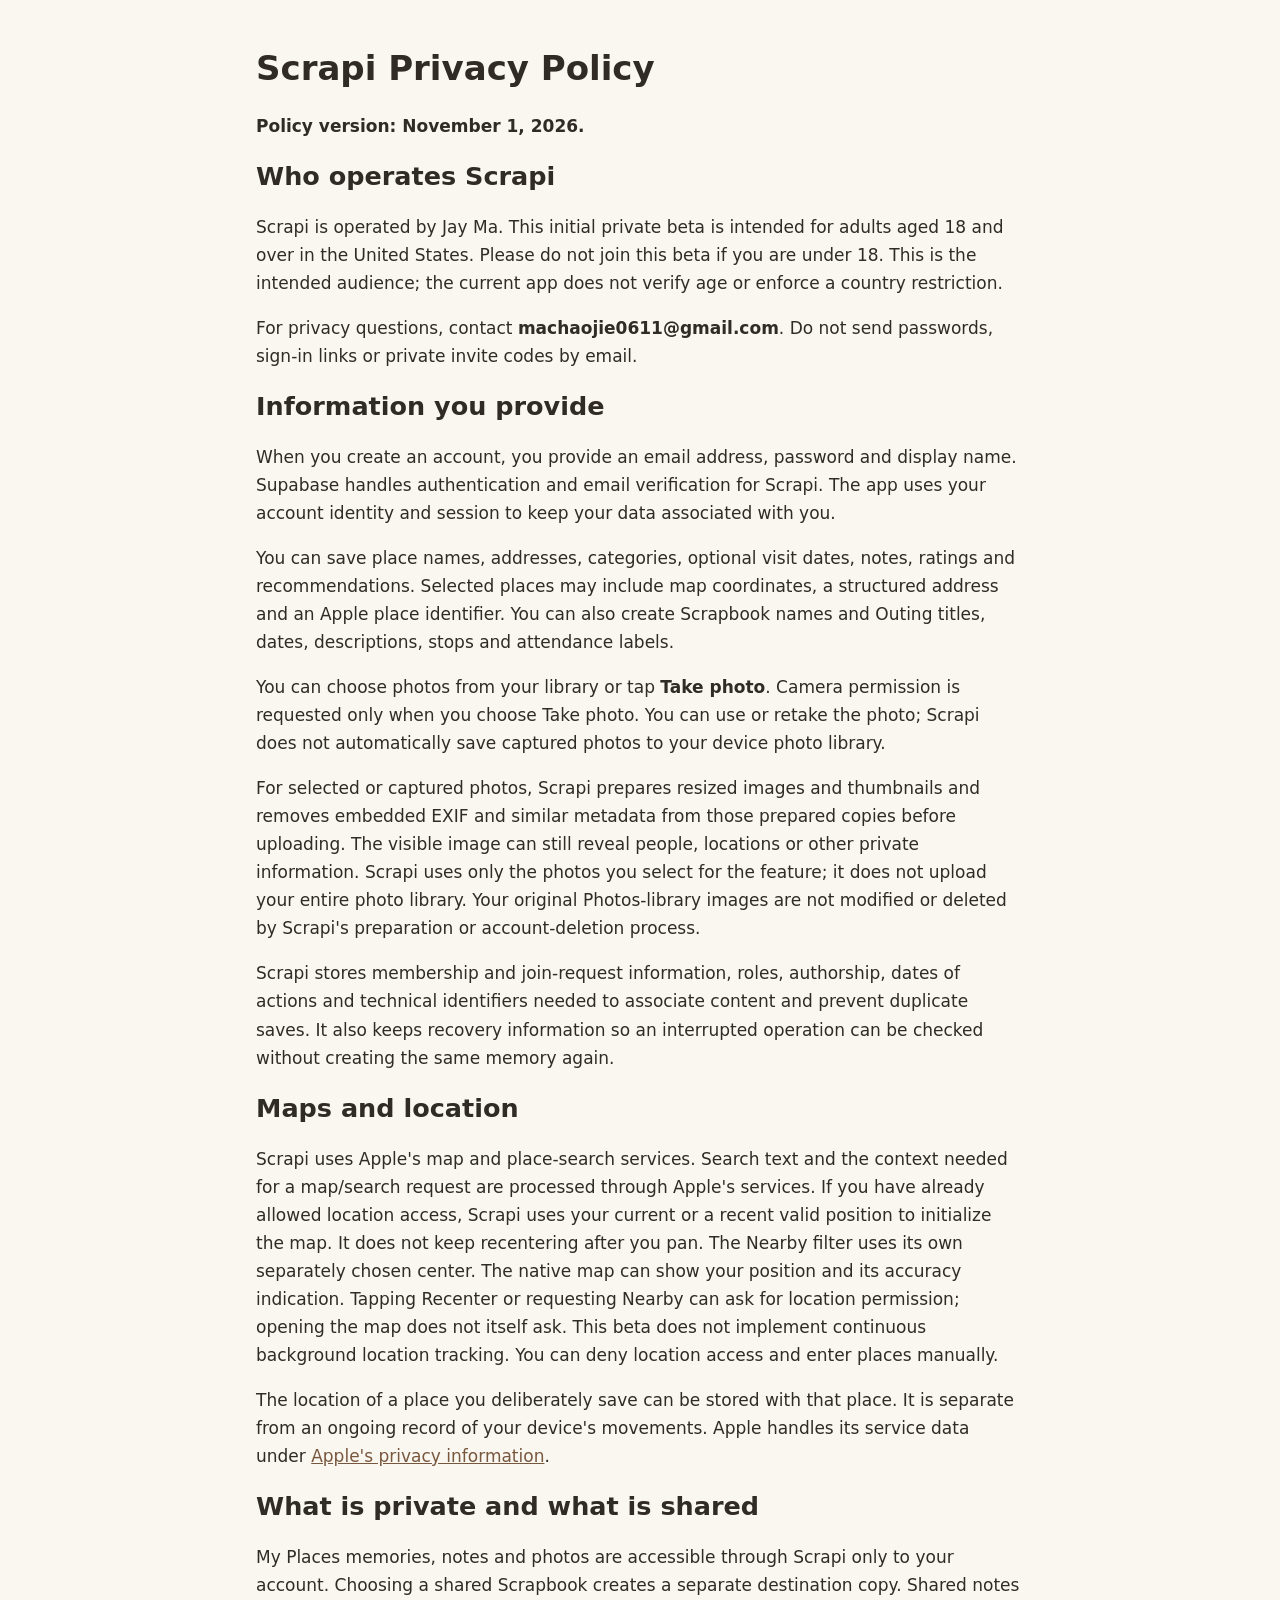
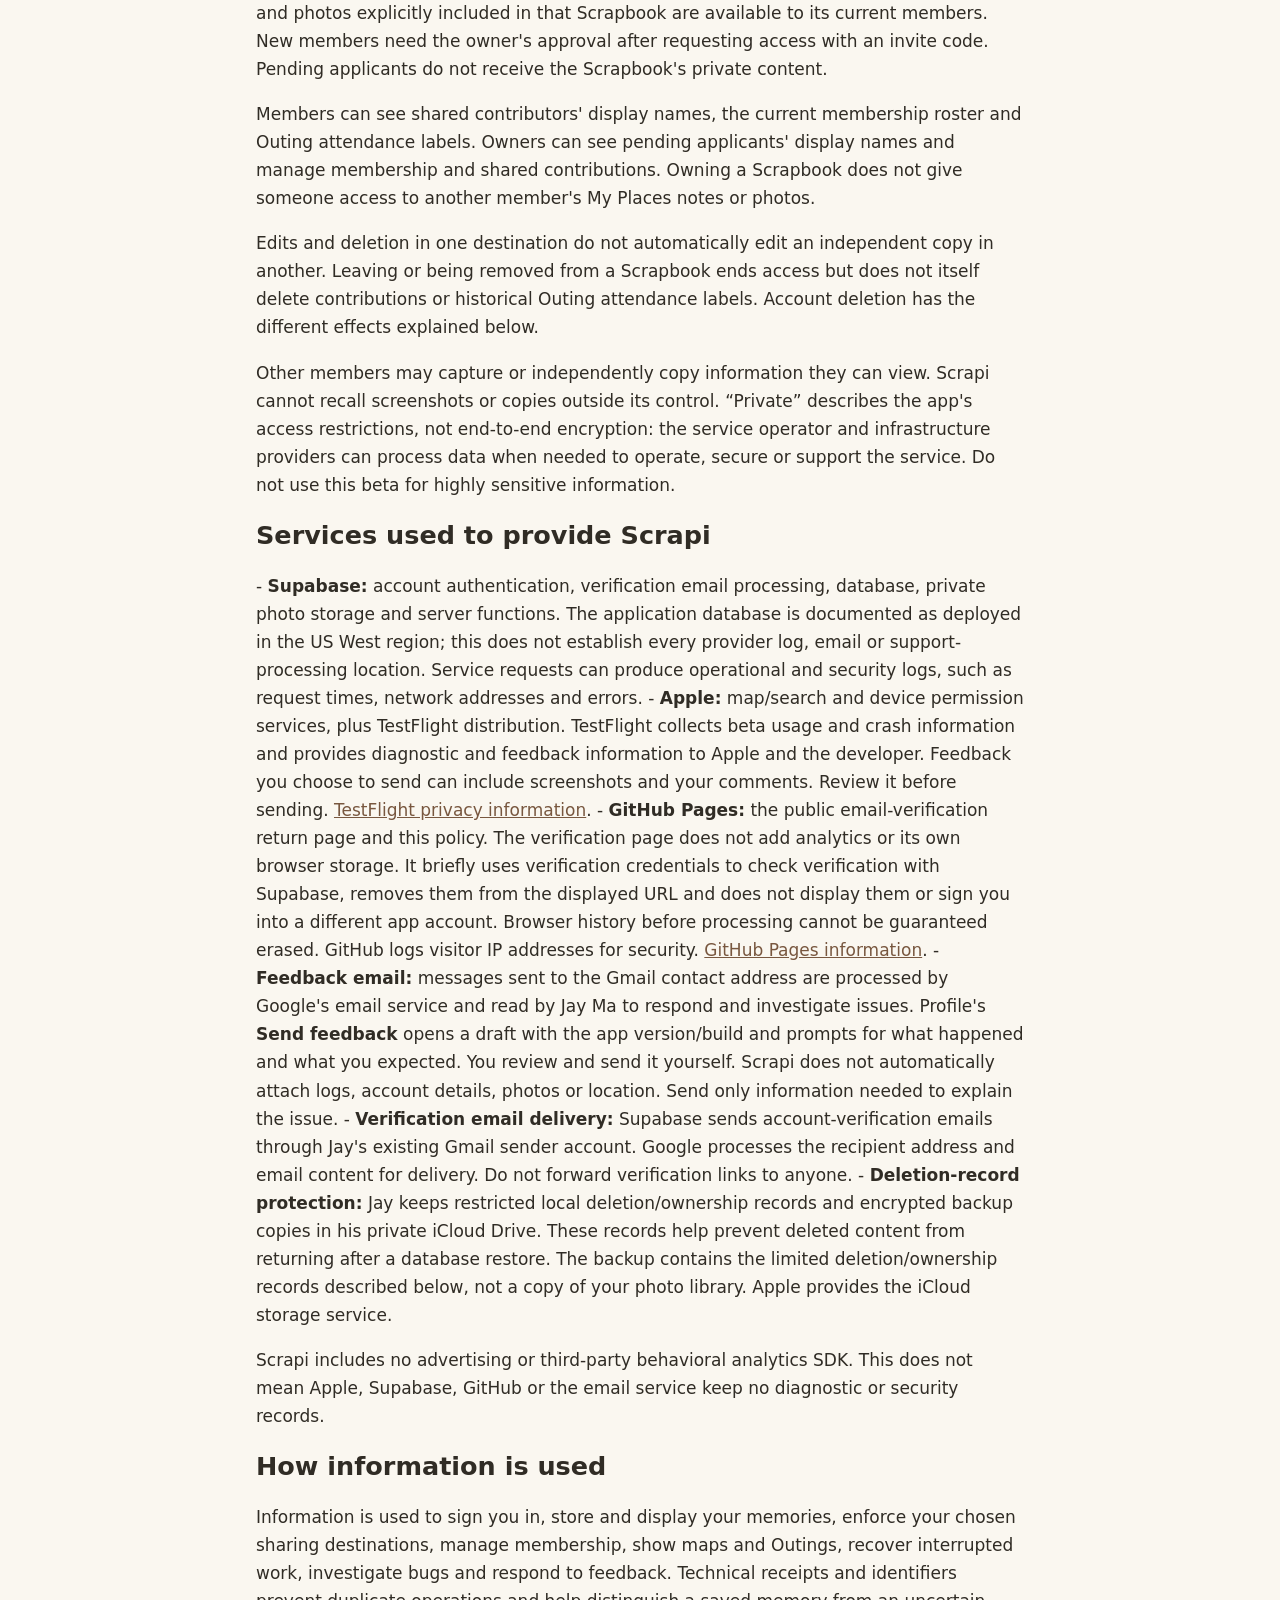
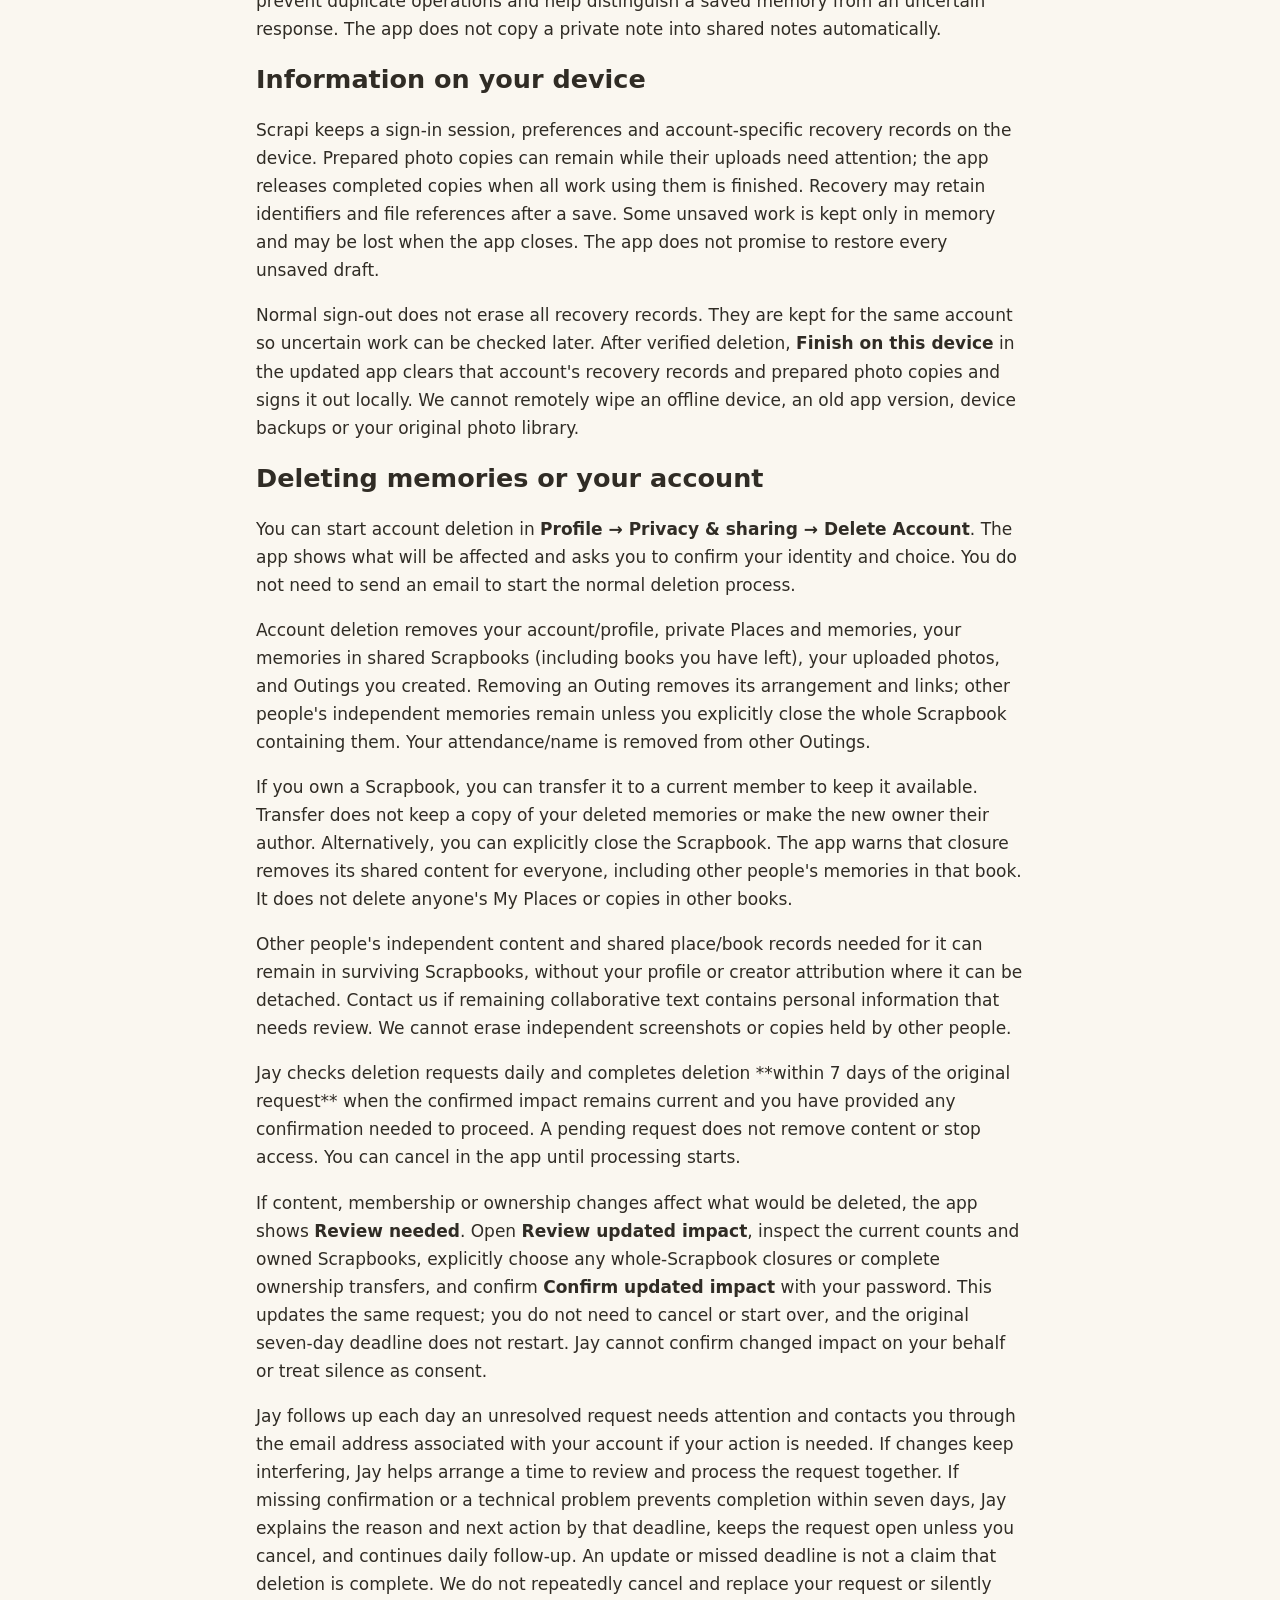
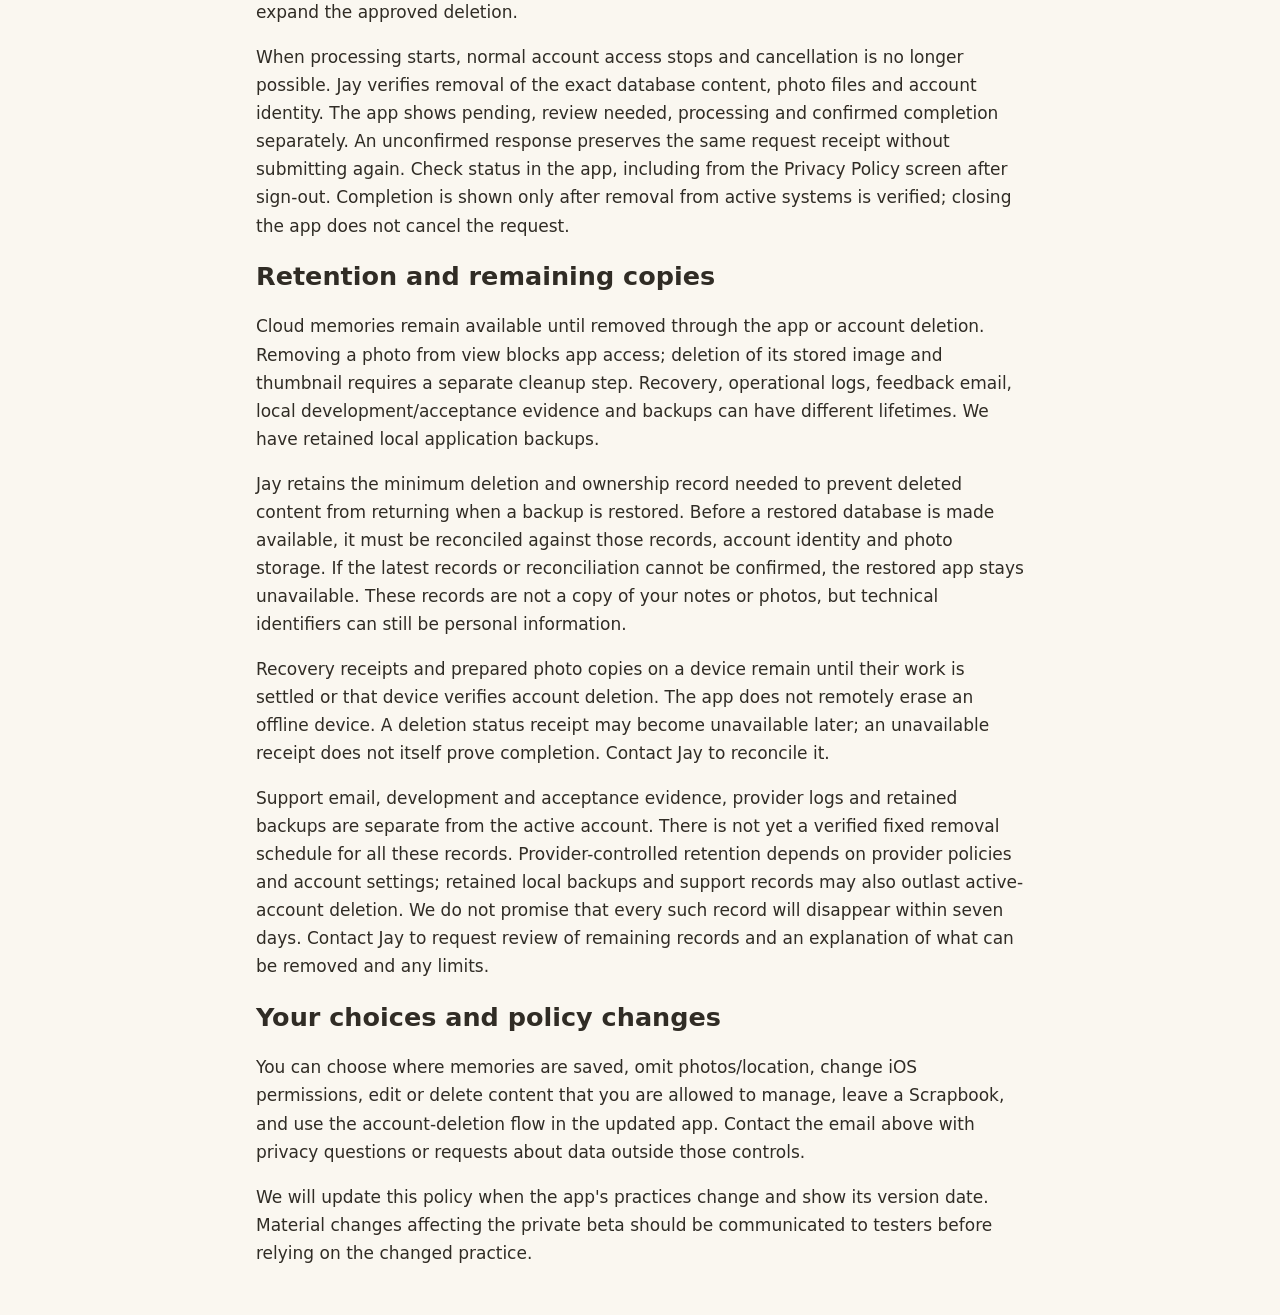
==== privacy/index.html @ 33ecb117 "Publish reviewed Scrapi friends-beta privacy policy" ====
<!doctype html><html lang="en"><meta charset="utf-8"><meta name="viewport" content="width=device-width,initial-scale=1"><meta http-equiv="Content-Security-Policy" content="default-src 'none'; style-src 'unsafe-inline'; base-uri 'none'; form-action 'none'"><title>Scrapi Privacy Policy</title><style>body{max-width:48rem;margin:3rem auto;padding:0 1.4rem;font:17px/1.65 system-ui;color:#302c25;background:#faf7f0}h1,h2{line-height:1.2}a{color:#78573f}</style><main><h1>Scrapi Privacy Policy</h1><p><strong>Policy version: November 1, 2026.</strong></p><h2>Who operates Scrapi</h2><p>Scrapi is operated by Jay Ma. This initial private beta is intended for adults aged 18 and over in the United States. Please do not join this beta if you are under 18. This is the intended audience; the current app does not verify age or enforce a country restriction.</p><p>For privacy questions, contact <strong>machaojie0611@gmail.com</strong>. Do not send passwords, sign-in links or private invite codes by email.</p><h2>Information you provide</h2><p>When you create an account, you provide an email address, password and display name. Supabase handles authentication and email verification for Scrapi. The app uses your account identity and session to keep your data associated with you.</p><p>You can save place names, addresses, categories, optional visit dates, notes, ratings and recommendations. Selected places may include map coordinates, a structured address and an Apple place identifier. You can also create Scrapbook names and Outing titles, dates, descriptions, stops and attendance labels.</p><p>You can choose photos from your library or tap <strong>Take photo</strong>. Camera permission is requested only when you choose Take photo. You can use or retake the photo; Scrapi does not automatically save captured photos to your device photo library.</p><p>For selected or captured photos, Scrapi prepares resized images and thumbnails and removes embedded EXIF and similar metadata from those prepared copies before uploading. The visible image can still reveal people, locations or other private information. Scrapi uses only the photos you select for the feature; it does not upload your entire photo library. Your original Photos-library images are not modified or deleted by Scrapi&#x27;s preparation or account-deletion process.</p><p>Scrapi stores membership and join-request information, roles, authorship, dates of actions and technical identifiers needed to associate content and prevent duplicate saves. It also keeps recovery information so an interrupted operation can be checked without creating the same memory again.</p><h2>Maps and location</h2><p>Scrapi uses Apple&#x27;s map and place-search services. Search text and the context needed for a map/search request are processed through Apple&#x27;s services. If you have already allowed location access, Scrapi uses your current or a recent valid position to initialize the map. It does not keep recentering after you pan. The Nearby filter uses its own separately chosen center. The native map can show your position and its accuracy indication. Tapping Recenter or requesting Nearby can ask for location permission; opening the map does not itself ask. This beta does not implement continuous background location tracking. You can deny location access and enter places manually.</p><p>The location of a place you deliberately save can be stored with that place. It is separate from an ongoing record of your device&#x27;s movements. Apple handles its service data under <a href="https://www.apple.com/legal/privacy/data/en/apple-maps/" rel="noreferrer">Apple&#x27;s privacy information</a>.</p><h2>What is private and what is shared</h2><p>My Places memories, notes and photos are accessible through Scrapi only to your account. Choosing a shared Scrapbook creates a separate destination copy. Shared notes and photos explicitly included in that Scrapbook are available to its current members. New members need the owner&#x27;s approval after requesting access with an invite code. Pending applicants do not receive the Scrapbook&#x27;s private content.</p><p>Members can see shared contributors&#x27; display names, the current membership roster and Outing attendance labels. Owners can see pending applicants&#x27; display names and manage membership and shared contributions. Owning a Scrapbook does not give someone access to another member&#x27;s My Places notes or photos.</p><p>Edits and deletion in one destination do not automatically edit an independent copy in another. Leaving or being removed from a Scrapbook ends access but does not itself delete contributions or historical Outing attendance labels. Account deletion has the different effects explained below.</p><p>Other members may capture or independently copy information they can view. Scrapi cannot recall screenshots or copies outside its control. “Private” describes the app&#x27;s access restrictions, not end-to-end encryption: the service operator and infrastructure providers can process data when needed to operate, secure or support the service. Do not use this beta for highly sensitive information.</p><h2>Services used to provide Scrapi</h2><p>- <strong>Supabase:</strong> account authentication, verification email processing, database,   private photo storage and server functions. The application database is documented as deployed in the US West region; this   does not establish every provider log,   email or support-processing location. Service requests can produce operational   and security logs, such as request times, network addresses and errors. - <strong>Apple:</strong> map/search and device permission services, plus TestFlight distribution.   TestFlight collects beta usage and crash information and provides diagnostic and   feedback information to Apple and the developer. Feedback you choose to send can   include screenshots and your comments. Review it before sending.   <a href="https://www.apple.com/legal/privacy/data/en/test-flight/" rel="noreferrer">TestFlight privacy information</a>. - <strong>GitHub Pages:</strong> the public email-verification return page and this policy. The verification page does not add analytics or its own browser   storage. It briefly uses verification credentials to check verification with   Supabase, removes them from the displayed URL and does not display them or sign   you into a different app account. Browser history before processing cannot be   guaranteed erased. GitHub logs visitor IP addresses for security.   <a href="https://docs.github.com/en/pages/getting-started-with-github-pages/what-is-github-pages" rel="noreferrer">GitHub Pages information</a>. - <strong>Feedback email:</strong> messages sent to the Gmail contact address are processed by   Google&#x27;s email service and read by Jay Ma to respond and investigate issues.   Profile&#x27;s <strong>Send feedback</strong> opens a draft with the app version/build and prompts   for what happened and what you expected. You review and send it yourself. Scrapi   does not automatically attach logs, account details, photos or location. Send   only information needed to explain the issue. - <strong>Verification email delivery:</strong> Supabase sends account-verification emails through   Jay&#x27;s existing Gmail sender account. Google processes the recipient address and   email content for delivery. Do not forward verification links to anyone. - <strong>Deletion-record protection:</strong> Jay keeps restricted local deletion/ownership   records and encrypted backup copies in his private iCloud Drive. These records   help prevent deleted content from returning after a database restore. The backup   contains the limited deletion/ownership records described below, not a copy of   your photo library. Apple provides the iCloud storage service.</p><p>Scrapi includes no advertising or third-party behavioral analytics SDK. This does not mean Apple, Supabase, GitHub or the email service keep no diagnostic or security records.</p><h2>How information is used</h2><p>Information is used to sign you in, store and display your memories, enforce your chosen sharing destinations, manage membership, show maps and Outings, recover interrupted work, investigate bugs and respond to feedback. Technical receipts and identifiers prevent duplicate operations and help distinguish a saved memory from an uncertain response. The app does not copy a private note into shared notes automatically.</p><h2>Information on your device</h2><p>Scrapi keeps a sign-in session, preferences and account-specific recovery records on the device. Prepared photo copies can remain while their uploads need attention; the app releases completed copies when all work using them is finished. Recovery may retain identifiers and file references after a save. Some unsaved work is kept only in memory and may be lost when the app closes. The app does not promise to restore every unsaved draft.</p><p>Normal sign-out does not erase all recovery records. They are kept for the same account so uncertain work can be checked later. After verified deletion, <strong>Finish on this device</strong> in the updated app clears that account&#x27;s recovery records and prepared photo copies and signs it out locally. We cannot remotely wipe an offline device, an old app version, device backups or your original photo library.</p><h2>Deleting memories or your account</h2><p>You can start account deletion in <strong>Profile → Privacy &amp; sharing → Delete Account</strong>. The app shows what will be affected and asks you to confirm your identity and choice. You do not need to send an email to start the normal deletion process.</p><p>Account deletion removes your account/profile, private Places and memories, your memories in shared Scrapbooks (including books you have left), your uploaded photos, and Outings you created. Removing an Outing removes its arrangement and links; other people&#x27;s independent memories remain unless you explicitly close the whole Scrapbook containing them. Your attendance/name is removed from other Outings.</p><p>If you own a Scrapbook, you can transfer it to a current member to keep it available. Transfer does not keep a copy of your deleted memories or make the new owner their author. Alternatively, you can explicitly close the Scrapbook. The app warns that closure removes its shared content for everyone, including other people&#x27;s memories in that book. It does not delete anyone&#x27;s My Places or copies in other books.</p><p>Other people&#x27;s independent content and shared place/book records needed for it can remain in surviving Scrapbooks, without your profile or creator attribution where it can be detached. Contact us if remaining collaborative text contains personal information that needs review. We cannot erase independent screenshots or copies held by other people.</p><p>Jay checks deletion requests daily and completes deletion **within 7 days of the original request** when the confirmed impact remains current and you have provided any confirmation needed to proceed. A pending request does not remove content or stop access. You can cancel in the app until processing starts.</p><p>If content, membership or ownership changes affect what would be deleted, the app shows <strong>Review needed</strong>. Open <strong>Review updated impact</strong>, inspect the current counts and owned Scrapbooks, explicitly choose any whole-Scrapbook closures or complete ownership transfers, and confirm <strong>Confirm updated impact</strong> with your password. This updates the same request; you do not need to cancel or start over, and the original seven-day deadline does not restart. Jay cannot confirm changed impact on your behalf or treat silence as consent.</p><p>Jay follows up each day an unresolved request needs attention and contacts you through the email address associated with your account if your action is needed. If changes keep interfering, Jay helps arrange a time to review and process the request together. If missing confirmation or a technical problem prevents completion within seven days, Jay explains the reason and next action by that deadline, keeps the request open unless you cancel, and continues daily follow-up. An update or missed deadline is not a claim that deletion is complete. We do not repeatedly cancel and replace your request or silently expand the approved deletion.</p><p>When processing starts, normal account access stops and cancellation is no longer possible. Jay verifies removal of the exact database content, photo files and account identity. The app shows pending, review needed, processing and confirmed completion separately. An unconfirmed response preserves the same request receipt without submitting again. Check status in the app, including from the Privacy Policy screen after sign-out. Completion is shown only after removal from active systems is verified; closing the app does not cancel the request.</p><h2>Retention and remaining copies</h2><p>Cloud memories remain available until removed through the app or account deletion. Removing a photo from view blocks app access; deletion of its stored image and thumbnail requires a separate cleanup step. Recovery, operational logs, feedback email, local development/acceptance evidence and backups can have different lifetimes. We have retained local application backups.</p><p>Jay retains the minimum deletion and ownership record needed to prevent deleted content from returning when a backup is restored. Before a restored database is made available, it must be reconciled against those records, account identity and photo storage. If the latest records or reconciliation cannot be confirmed, the restored app stays unavailable. These records are not a copy of your notes or photos, but technical identifiers can still be personal information.</p><p>Recovery receipts and prepared photo copies on a device remain until their work is settled or that device verifies account deletion. The app does not remotely erase an offline device. A deletion status receipt may become unavailable later; an unavailable receipt does not itself prove completion. Contact Jay to reconcile it.</p><p>Support email, development and acceptance evidence, provider logs and retained backups are separate from the active account. There is not yet a verified fixed removal schedule for all these records. Provider-controlled retention depends on provider policies and account settings; retained local backups and support records may also outlast active-account deletion. We do not promise that every such record will disappear within seven days. Contact Jay to request review of remaining records and an explanation of what can be removed and any limits.</p><h2>Your choices and policy changes</h2><p>You can choose where memories are saved, omit photos/location, change iOS permissions, edit or delete content that you are allowed to manage, leave a Scrapbook, and use the account-deletion flow in the updated app. Contact the email above with privacy questions or requests about data outside those controls.</p><p>We will update this policy when the app&#x27;s practices change and show its version date. Material changes affecting the private beta should be communicated to testers before relying on the changed practice.</p></main></html>
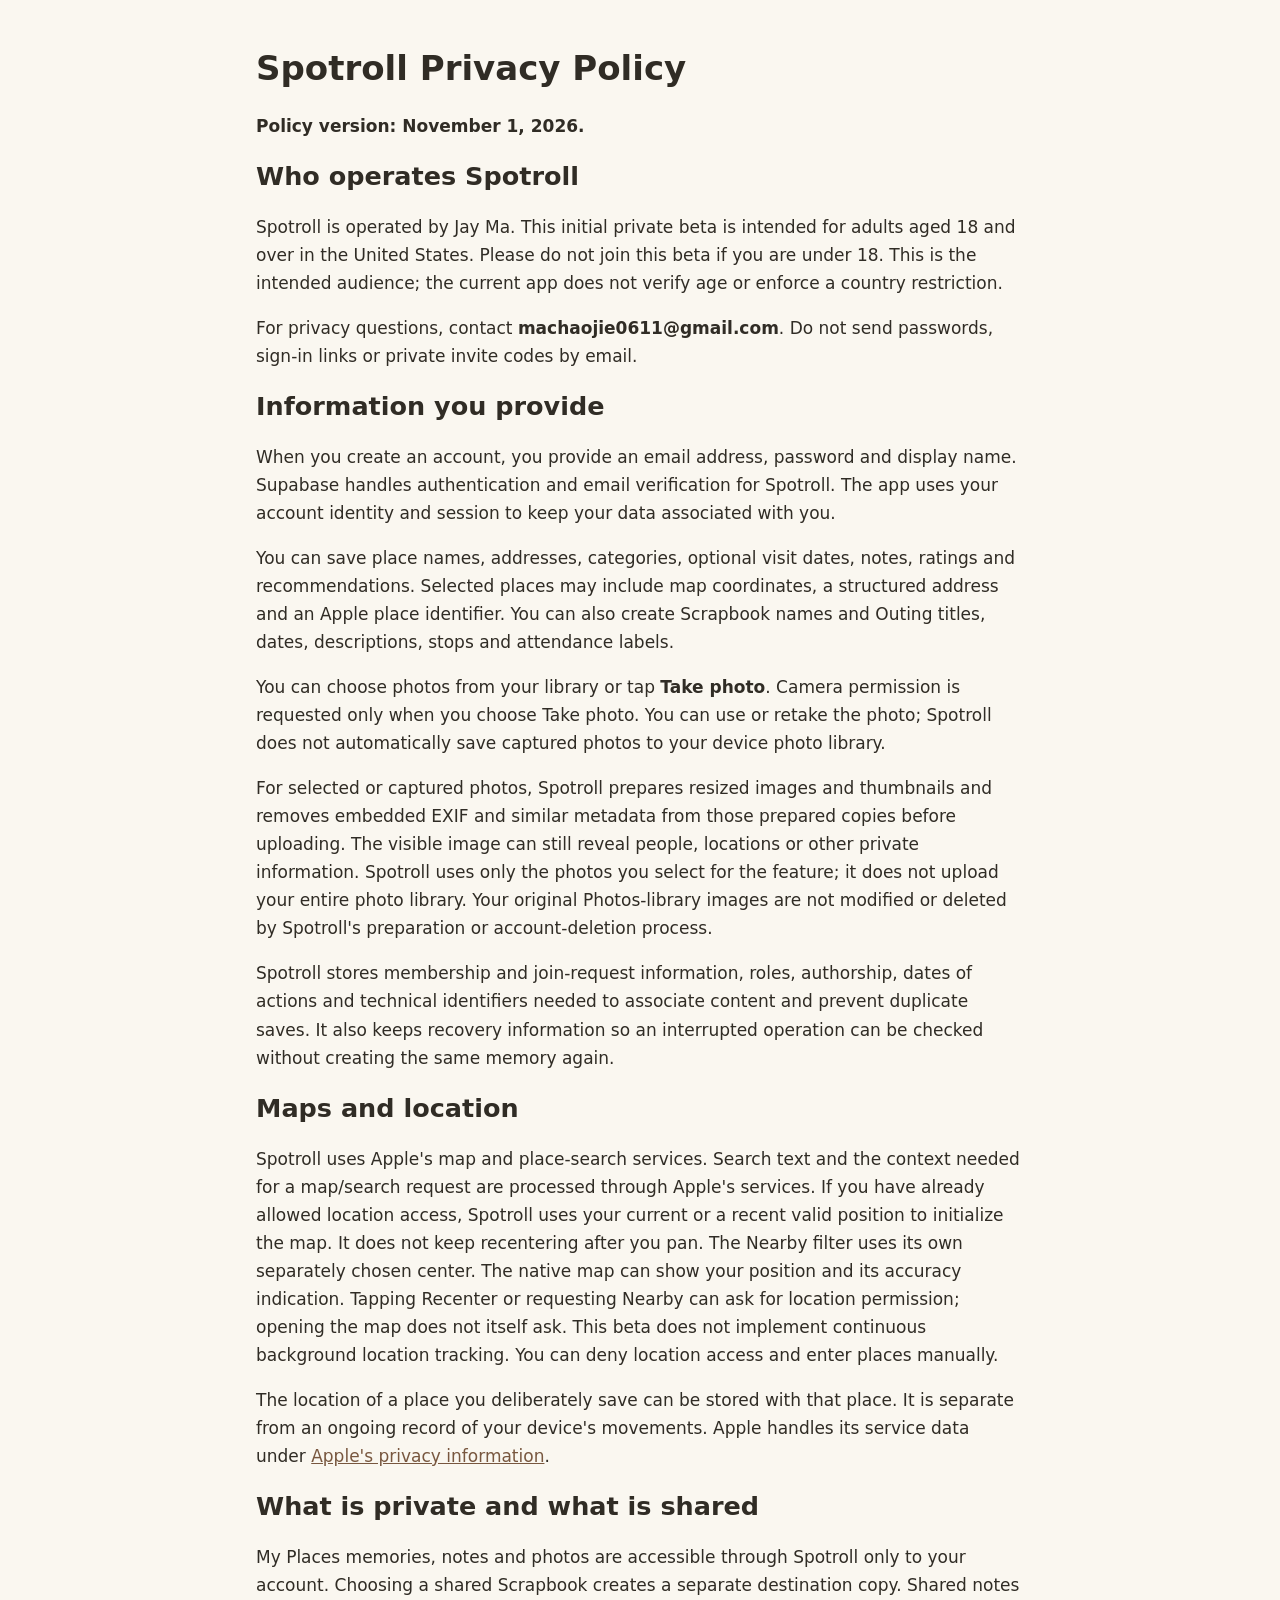
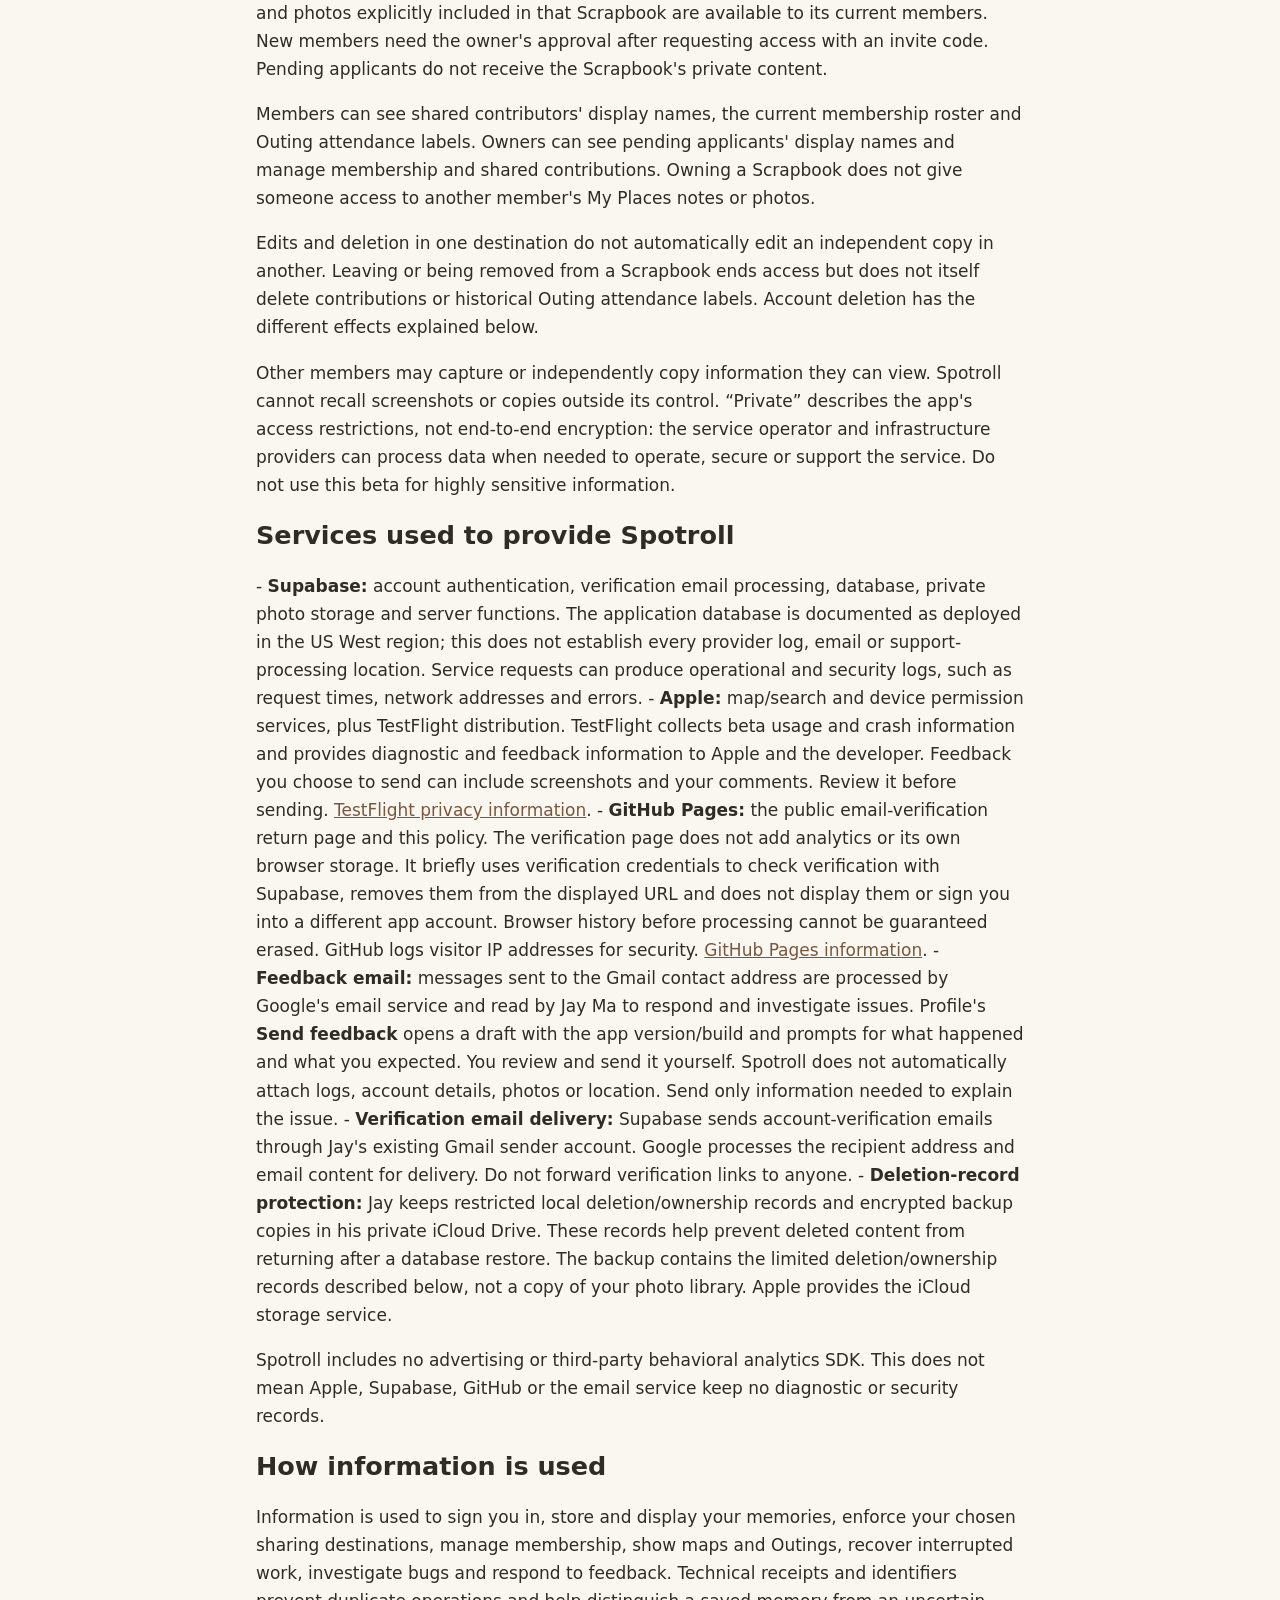
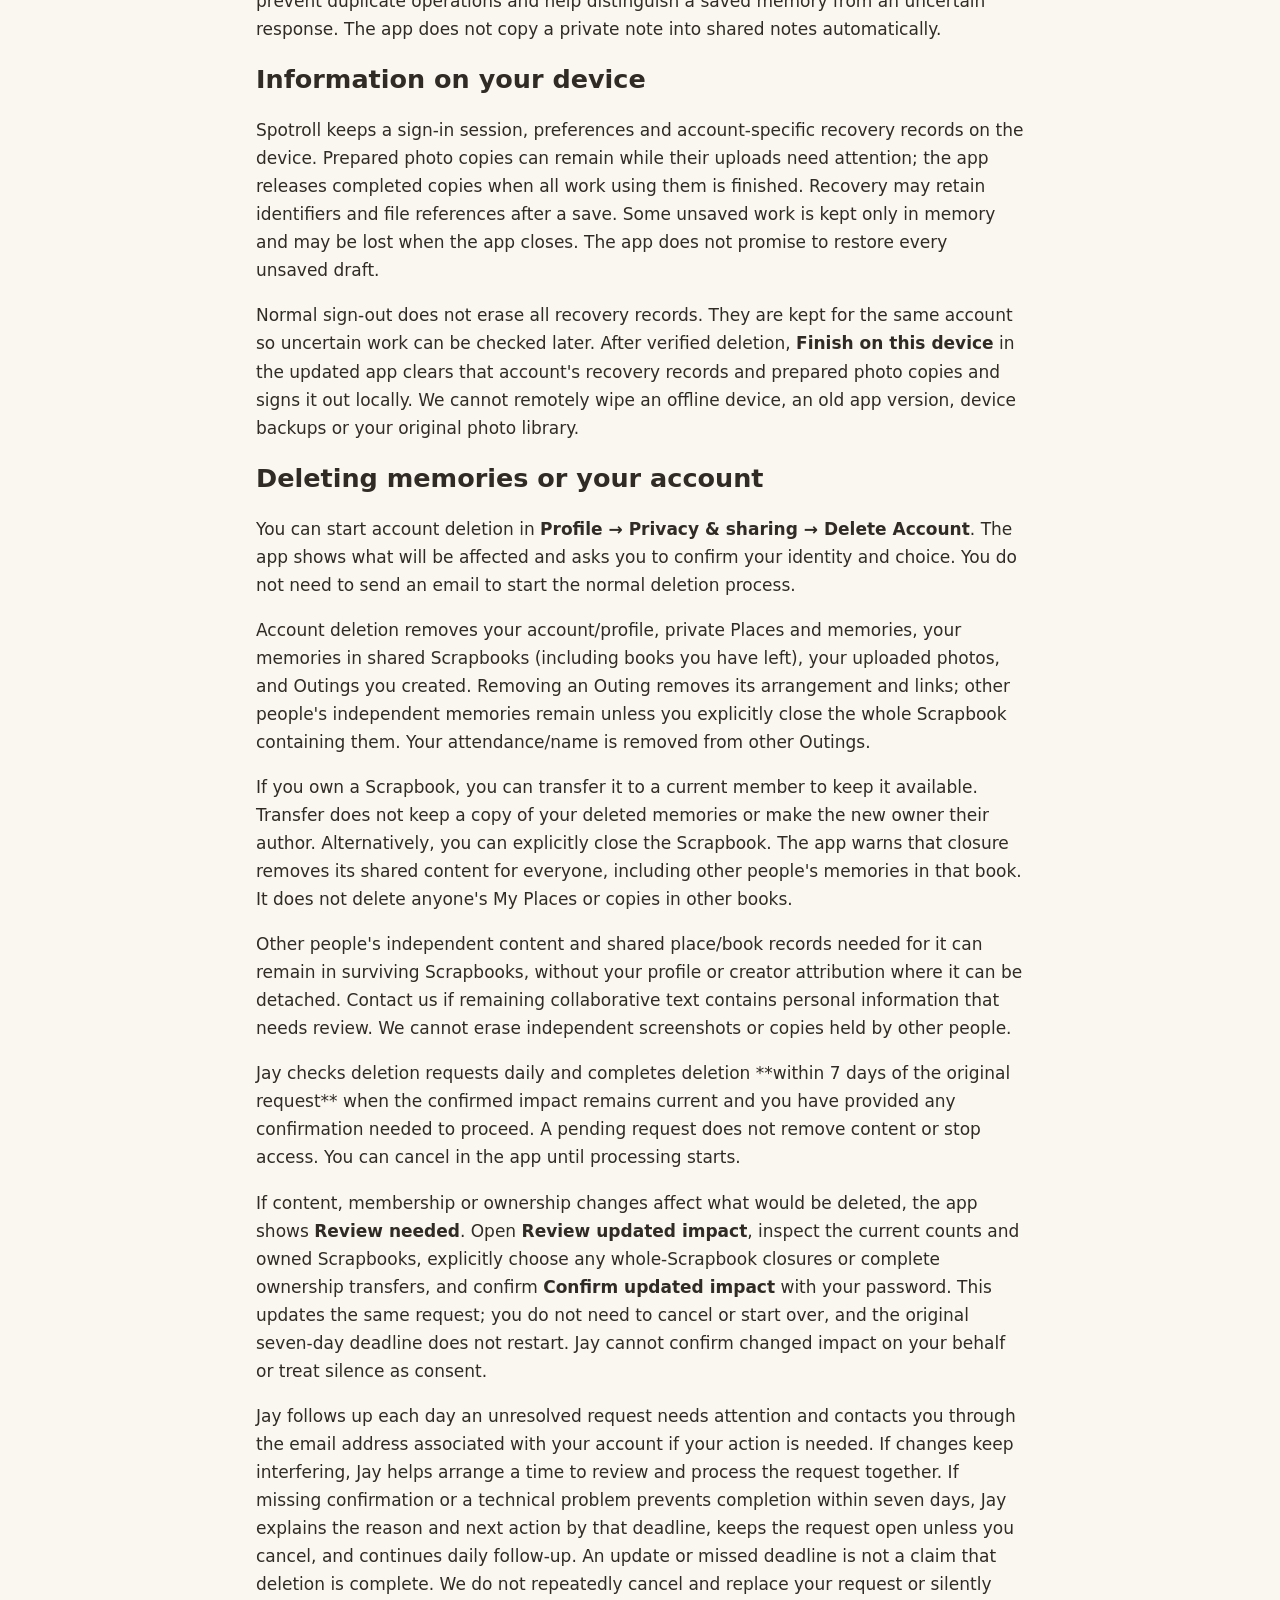
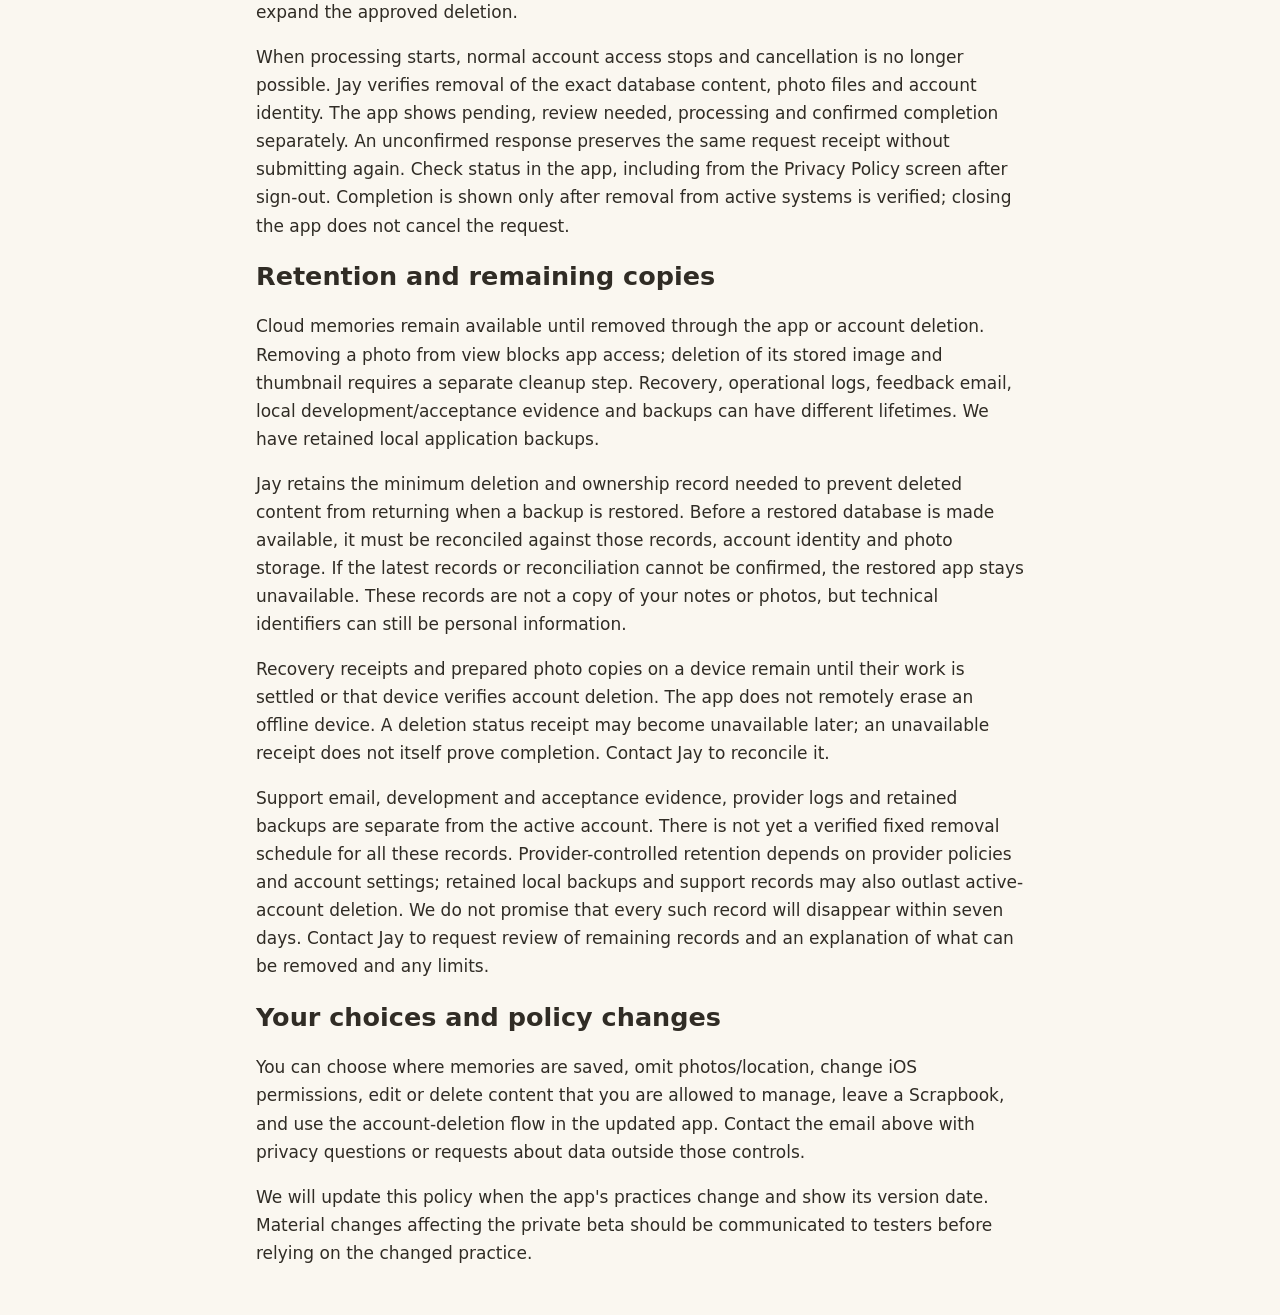
==== commit 51aa6ab0: "Update verification and privacy display branding to Spotroll" ====
--- a/privacy/index.html
+++ b/privacy/index.html
@@ -1 +1 @@
-<!doctype html><html lang="en"><meta charset="utf-8"><meta name="viewport" content="width=device-width,initial-scale=1"><meta http-equiv="Content-Security-Policy" content="default-src 'none'; style-src 'unsafe-inline'; base-uri 'none'; form-action 'none'"><title>Scrapi Privacy Policy</title><style>body{max-width:48rem;margin:3rem auto;padding:0 1.4rem;font:17px/1.65 system-ui;color:#302c25;background:#faf7f0}h1,h2{line-height:1.2}a{color:#78573f}</style><main><h1>Scrapi Privacy Policy</h1><p><strong>Policy version: November 1, 2026.</strong></p><h2>Who operates Scrapi</h2><p>Scrapi is operated by Jay Ma. This initial private beta is intended for adults aged 18 and over in the United States. Please do not join this beta if you are under 18. This is the intended audience; the current app does not verify age or enforce a country restriction.</p><p>For privacy questions, contact <strong>machaojie0611@gmail.com</strong>. Do not send passwords, sign-in links or private invite codes by email.</p><h2>Information you provide</h2><p>When you create an account, you provide an email address, password and display name. Supabase handles authentication and email verification for Scrapi. The app uses your account identity and session to keep your data associated with you.</p><p>You can save place names, addresses, categories, optional visit dates, notes, ratings and recommendations. Selected places may include map coordinates, a structured address and an Apple place identifier. You can also create Scrapbook names and Outing titles, dates, descriptions, stops and attendance labels.</p><p>You can choose photos from your library or tap <strong>Take photo</strong>. Camera permission is requested only when you choose Take photo. You can use or retake the photo; Scrapi does not automatically save captured photos to your device photo library.</p><p>For selected or captured photos, Scrapi prepares resized images and thumbnails and removes embedded EXIF and similar metadata from those prepared copies before uploading. The visible image can still reveal people, locations or other private information. Scrapi uses only the photos you select for the feature; it does not upload your entire photo library. Your original Photos-library images are not modified or deleted by Scrapi&#x27;s preparation or account-deletion process.</p><p>Scrapi stores membership and join-request information, roles, authorship, dates of actions and technical identifiers needed to associate content and prevent duplicate saves. It also keeps recovery information so an interrupted operation can be checked without creating the same memory again.</p><h2>Maps and location</h2><p>Scrapi uses Apple&#x27;s map and place-search services. Search text and the context needed for a map/search request are processed through Apple&#x27;s services. If you have already allowed location access, Scrapi uses your current or a recent valid position to initialize the map. It does not keep recentering after you pan. The Nearby filter uses its own separately chosen center. The native map can show your position and its accuracy indication. Tapping Recenter or requesting Nearby can ask for location permission; opening the map does not itself ask. This beta does not implement continuous background location tracking. You can deny location access and enter places manually.</p><p>The location of a place you deliberately save can be stored with that place. It is separate from an ongoing record of your device&#x27;s movements. Apple handles its service data under <a href="https://www.apple.com/legal/privacy/data/en/apple-maps/" rel="noreferrer">Apple&#x27;s privacy information</a>.</p><h2>What is private and what is shared</h2><p>My Places memories, notes and photos are accessible through Scrapi only to your account. Choosing a shared Scrapbook creates a separate destination copy. Shared notes and photos explicitly included in that Scrapbook are available to its current members. New members need the owner&#x27;s approval after requesting access with an invite code. Pending applicants do not receive the Scrapbook&#x27;s private content.</p><p>Members can see shared contributors&#x27; display names, the current membership roster and Outing attendance labels. Owners can see pending applicants&#x27; display names and manage membership and shared contributions. Owning a Scrapbook does not give someone access to another member&#x27;s My Places notes or photos.</p><p>Edits and deletion in one destination do not automatically edit an independent copy in another. Leaving or being removed from a Scrapbook ends access but does not itself delete contributions or historical Outing attendance labels. Account deletion has the different effects explained below.</p><p>Other members may capture or independently copy information they can view. Scrapi cannot recall screenshots or copies outside its control. “Private” describes the app&#x27;s access restrictions, not end-to-end encryption: the service operator and infrastructure providers can process data when needed to operate, secure or support the service. Do not use this beta for highly sensitive information.</p><h2>Services used to provide Scrapi</h2><p>- <strong>Supabase:</strong> account authentication, verification email processing, database,   private photo storage and server functions. The application database is documented as deployed in the US West region; this   does not establish every provider log,   email or support-processing location. Service requests can produce operational   and security logs, such as request times, network addresses and errors. - <strong>Apple:</strong> map/search and device permission services, plus TestFlight distribution.   TestFlight collects beta usage and crash information and provides diagnostic and   feedback information to Apple and the developer. Feedback you choose to send can   include screenshots and your comments. Review it before sending.   <a href="https://www.apple.com/legal/privacy/data/en/test-flight/" rel="noreferrer">TestFlight privacy information</a>. - <strong>GitHub Pages:</strong> the public email-verification return page and this policy. The verification page does not add analytics or its own browser   storage. It briefly uses verification credentials to check verification with   Supabase, removes them from the displayed URL and does not display them or sign   you into a different app account. Browser history before processing cannot be   guaranteed erased. GitHub logs visitor IP addresses for security.   <a href="https://docs.github.com/en/pages/getting-started-with-github-pages/what-is-github-pages" rel="noreferrer">GitHub Pages information</a>. - <strong>Feedback email:</strong> messages sent to the Gmail contact address are processed by   Google&#x27;s email service and read by Jay Ma to respond and investigate issues.   Profile&#x27;s <strong>Send feedback</strong> opens a draft with the app version/build and prompts   for what happened and what you expected. You review and send it yourself. Scrapi   does not automatically attach logs, account details, photos or location. Send   only information needed to explain the issue. - <strong>Verification email delivery:</strong> Supabase sends account-verification emails through   Jay&#x27;s existing Gmail sender account. Google processes the recipient address and   email content for delivery. Do not forward verification links to anyone. - <strong>Deletion-record protection:</strong> Jay keeps restricted local deletion/ownership   records and encrypted backup copies in his private iCloud Drive. These records   help prevent deleted content from returning after a database restore. The backup   contains the limited deletion/ownership records described below, not a copy of   your photo library. Apple provides the iCloud storage service.</p><p>Scrapi includes no advertising or third-party behavioral analytics SDK. This does not mean Apple, Supabase, GitHub or the email service keep no diagnostic or security records.</p><h2>How information is used</h2><p>Information is used to sign you in, store and display your memories, enforce your chosen sharing destinations, manage membership, show maps and Outings, recover interrupted work, investigate bugs and respond to feedback. Technical receipts and identifiers prevent duplicate operations and help distinguish a saved memory from an uncertain response. The app does not copy a private note into shared notes automatically.</p><h2>Information on your device</h2><p>Scrapi keeps a sign-in session, preferences and account-specific recovery records on the device. Prepared photo copies can remain while their uploads need attention; the app releases completed copies when all work using them is finished. Recovery may retain identifiers and file references after a save. Some unsaved work is kept only in memory and may be lost when the app closes. The app does not promise to restore every unsaved draft.</p><p>Normal sign-out does not erase all recovery records. They are kept for the same account so uncertain work can be checked later. After verified deletion, <strong>Finish on this device</strong> in the updated app clears that account&#x27;s recovery records and prepared photo copies and signs it out locally. We cannot remotely wipe an offline device, an old app version, device backups or your original photo library.</p><h2>Deleting memories or your account</h2><p>You can start account deletion in <strong>Profile → Privacy &amp; sharing → Delete Account</strong>. The app shows what will be affected and asks you to confirm your identity and choice. You do not need to send an email to start the normal deletion process.</p><p>Account deletion removes your account/profile, private Places and memories, your memories in shared Scrapbooks (including books you have left), your uploaded photos, and Outings you created. Removing an Outing removes its arrangement and links; other people&#x27;s independent memories remain unless you explicitly close the whole Scrapbook containing them. Your attendance/name is removed from other Outings.</p><p>If you own a Scrapbook, you can transfer it to a current member to keep it available. Transfer does not keep a copy of your deleted memories or make the new owner their author. Alternatively, you can explicitly close the Scrapbook. The app warns that closure removes its shared content for everyone, including other people&#x27;s memories in that book. It does not delete anyone&#x27;s My Places or copies in other books.</p><p>Other people&#x27;s independent content and shared place/book records needed for it can remain in surviving Scrapbooks, without your profile or creator attribution where it can be detached. Contact us if remaining collaborative text contains personal information that needs review. We cannot erase independent screenshots or copies held by other people.</p><p>Jay checks deletion requests daily and completes deletion **within 7 days of the original request** when the confirmed impact remains current and you have provided any confirmation needed to proceed. A pending request does not remove content or stop access. You can cancel in the app until processing starts.</p><p>If content, membership or ownership changes affect what would be deleted, the app shows <strong>Review needed</strong>. Open <strong>Review updated impact</strong>, inspect the current counts and owned Scrapbooks, explicitly choose any whole-Scrapbook closures or complete ownership transfers, and confirm <strong>Confirm updated impact</strong> with your password. This updates the same request; you do not need to cancel or start over, and the original seven-day deadline does not restart. Jay cannot confirm changed impact on your behalf or treat silence as consent.</p><p>Jay follows up each day an unresolved request needs attention and contacts you through the email address associated with your account if your action is needed. If changes keep interfering, Jay helps arrange a time to review and process the request together. If missing confirmation or a technical problem prevents completion within seven days, Jay explains the reason and next action by that deadline, keeps the request open unless you cancel, and continues daily follow-up. An update or missed deadline is not a claim that deletion is complete. We do not repeatedly cancel and replace your request or silently expand the approved deletion.</p><p>When processing starts, normal account access stops and cancellation is no longer possible. Jay verifies removal of the exact database content, photo files and account identity. The app shows pending, review needed, processing and confirmed completion separately. An unconfirmed response preserves the same request receipt without submitting again. Check status in the app, including from the Privacy Policy screen after sign-out. Completion is shown only after removal from active systems is verified; closing the app does not cancel the request.</p><h2>Retention and remaining copies</h2><p>Cloud memories remain available until removed through the app or account deletion. Removing a photo from view blocks app access; deletion of its stored image and thumbnail requires a separate cleanup step. Recovery, operational logs, feedback email, local development/acceptance evidence and backups can have different lifetimes. We have retained local application backups.</p><p>Jay retains the minimum deletion and ownership record needed to prevent deleted content from returning when a backup is restored. Before a restored database is made available, it must be reconciled against those records, account identity and photo storage. If the latest records or reconciliation cannot be confirmed, the restored app stays unavailable. These records are not a copy of your notes or photos, but technical identifiers can still be personal information.</p><p>Recovery receipts and prepared photo copies on a device remain until their work is settled or that device verifies account deletion. The app does not remotely erase an offline device. A deletion status receipt may become unavailable later; an unavailable receipt does not itself prove completion. Contact Jay to reconcile it.</p><p>Support email, development and acceptance evidence, provider logs and retained backups are separate from the active account. There is not yet a verified fixed removal schedule for all these records. Provider-controlled retention depends on provider policies and account settings; retained local backups and support records may also outlast active-account deletion. We do not promise that every such record will disappear within seven days. Contact Jay to request review of remaining records and an explanation of what can be removed and any limits.</p><h2>Your choices and policy changes</h2><p>You can choose where memories are saved, omit photos/location, change iOS permissions, edit or delete content that you are allowed to manage, leave a Scrapbook, and use the account-deletion flow in the updated app. Contact the email above with privacy questions or requests about data outside those controls.</p><p>We will update this policy when the app&#x27;s practices change and show its version date. Material changes affecting the private beta should be communicated to testers before relying on the changed practice.</p></main></html>
+<!doctype html><html lang="en"><meta charset="utf-8"><meta name="viewport" content="width=device-width,initial-scale=1"><meta http-equiv="Content-Security-Policy" content="default-src 'none'; style-src 'unsafe-inline'; base-uri 'none'; form-action 'none'"><title>Spotroll Privacy Policy</title><style>body{max-width:48rem;margin:3rem auto;padding:0 1.4rem;font:17px/1.65 system-ui;color:#302c25;background:#faf7f0}h1,h2{line-height:1.2}a{color:#78573f}</style><main><h1>Spotroll Privacy Policy</h1><p><strong>Policy version: November 1, 2026.</strong></p><h2>Who operates Spotroll</h2><p>Spotroll is operated by Jay Ma. This initial private beta is intended for adults aged 18 and over in the United States. Please do not join this beta if you are under 18. This is the intended audience; the current app does not verify age or enforce a country restriction.</p><p>For privacy questions, contact <strong>machaojie0611@gmail.com</strong>. Do not send passwords, sign-in links or private invite codes by email.</p><h2>Information you provide</h2><p>When you create an account, you provide an email address, password and display name. Supabase handles authentication and email verification for Spotroll. The app uses your account identity and session to keep your data associated with you.</p><p>You can save place names, addresses, categories, optional visit dates, notes, ratings and recommendations. Selected places may include map coordinates, a structured address and an Apple place identifier. You can also create Scrapbook names and Outing titles, dates, descriptions, stops and attendance labels.</p><p>You can choose photos from your library or tap <strong>Take photo</strong>. Camera permission is requested only when you choose Take photo. You can use or retake the photo; Spotroll does not automatically save captured photos to your device photo library.</p><p>For selected or captured photos, Spotroll prepares resized images and thumbnails and removes embedded EXIF and similar metadata from those prepared copies before uploading. The visible image can still reveal people, locations or other private information. Spotroll uses only the photos you select for the feature; it does not upload your entire photo library. Your original Photos-library images are not modified or deleted by Spotroll&#x27;s preparation or account-deletion process.</p><p>Spotroll stores membership and join-request information, roles, authorship, dates of actions and technical identifiers needed to associate content and prevent duplicate saves. It also keeps recovery information so an interrupted operation can be checked without creating the same memory again.</p><h2>Maps and location</h2><p>Spotroll uses Apple&#x27;s map and place-search services. Search text and the context needed for a map/search request are processed through Apple&#x27;s services. If you have already allowed location access, Spotroll uses your current or a recent valid position to initialize the map. It does not keep recentering after you pan. The Nearby filter uses its own separately chosen center. The native map can show your position and its accuracy indication. Tapping Recenter or requesting Nearby can ask for location permission; opening the map does not itself ask. This beta does not implement continuous background location tracking. You can deny location access and enter places manually.</p><p>The location of a place you deliberately save can be stored with that place. It is separate from an ongoing record of your device&#x27;s movements. Apple handles its service data under <a href="https://www.apple.com/legal/privacy/data/en/apple-maps/" rel="noreferrer">Apple&#x27;s privacy information</a>.</p><h2>What is private and what is shared</h2><p>My Places memories, notes and photos are accessible through Spotroll only to your account. Choosing a shared Scrapbook creates a separate destination copy. Shared notes and photos explicitly included in that Scrapbook are available to its current members. New members need the owner&#x27;s approval after requesting access with an invite code. Pending applicants do not receive the Scrapbook&#x27;s private content.</p><p>Members can see shared contributors&#x27; display names, the current membership roster and Outing attendance labels. Owners can see pending applicants&#x27; display names and manage membership and shared contributions. Owning a Scrapbook does not give someone access to another member&#x27;s My Places notes or photos.</p><p>Edits and deletion in one destination do not automatically edit an independent copy in another. Leaving or being removed from a Scrapbook ends access but does not itself delete contributions or historical Outing attendance labels. Account deletion has the different effects explained below.</p><p>Other members may capture or independently copy information they can view. Spotroll cannot recall screenshots or copies outside its control. “Private” describes the app&#x27;s access restrictions, not end-to-end encryption: the service operator and infrastructure providers can process data when needed to operate, secure or support the service. Do not use this beta for highly sensitive information.</p><h2>Services used to provide Spotroll</h2><p>- <strong>Supabase:</strong> account authentication, verification email processing, database,   private photo storage and server functions. The application database is documented as deployed in the US West region; this   does not establish every provider log,   email or support-processing location. Service requests can produce operational   and security logs, such as request times, network addresses and errors. - <strong>Apple:</strong> map/search and device permission services, plus TestFlight distribution.   TestFlight collects beta usage and crash information and provides diagnostic and   feedback information to Apple and the developer. Feedback you choose to send can   include screenshots and your comments. Review it before sending.   <a href="https://www.apple.com/legal/privacy/data/en/test-flight/" rel="noreferrer">TestFlight privacy information</a>. - <strong>GitHub Pages:</strong> the public email-verification return page and this policy. The verification page does not add analytics or its own browser   storage. It briefly uses verification credentials to check verification with   Supabase, removes them from the displayed URL and does not display them or sign   you into a different app account. Browser history before processing cannot be   guaranteed erased. GitHub logs visitor IP addresses for security.   <a href="https://docs.github.com/en/pages/getting-started-with-github-pages/what-is-github-pages" rel="noreferrer">GitHub Pages information</a>. - <strong>Feedback email:</strong> messages sent to the Gmail contact address are processed by   Google&#x27;s email service and read by Jay Ma to respond and investigate issues.   Profile&#x27;s <strong>Send feedback</strong> opens a draft with the app version/build and prompts   for what happened and what you expected. You review and send it yourself. Spotroll   does not automatically attach logs, account details, photos or location. Send   only information needed to explain the issue. - <strong>Verification email delivery:</strong> Supabase sends account-verification emails through   Jay&#x27;s existing Gmail sender account. Google processes the recipient address and   email content for delivery. Do not forward verification links to anyone. - <strong>Deletion-record protection:</strong> Jay keeps restricted local deletion/ownership   records and encrypted backup copies in his private iCloud Drive. These records   help prevent deleted content from returning after a database restore. The backup   contains the limited deletion/ownership records described below, not a copy of   your photo library. Apple provides the iCloud storage service.</p><p>Spotroll includes no advertising or third-party behavioral analytics SDK. This does not mean Apple, Supabase, GitHub or the email service keep no diagnostic or security records.</p><h2>How information is used</h2><p>Information is used to sign you in, store and display your memories, enforce your chosen sharing destinations, manage membership, show maps and Outings, recover interrupted work, investigate bugs and respond to feedback. Technical receipts and identifiers prevent duplicate operations and help distinguish a saved memory from an uncertain response. The app does not copy a private note into shared notes automatically.</p><h2>Information on your device</h2><p>Spotroll keeps a sign-in session, preferences and account-specific recovery records on the device. Prepared photo copies can remain while their uploads need attention; the app releases completed copies when all work using them is finished. Recovery may retain identifiers and file references after a save. Some unsaved work is kept only in memory and may be lost when the app closes. The app does not promise to restore every unsaved draft.</p><p>Normal sign-out does not erase all recovery records. They are kept for the same account so uncertain work can be checked later. After verified deletion, <strong>Finish on this device</strong> in the updated app clears that account&#x27;s recovery records and prepared photo copies and signs it out locally. We cannot remotely wipe an offline device, an old app version, device backups or your original photo library.</p><h2>Deleting memories or your account</h2><p>You can start account deletion in <strong>Profile → Privacy &amp; sharing → Delete Account</strong>. The app shows what will be affected and asks you to confirm your identity and choice. You do not need to send an email to start the normal deletion process.</p><p>Account deletion removes your account/profile, private Places and memories, your memories in shared Scrapbooks (including books you have left), your uploaded photos, and Outings you created. Removing an Outing removes its arrangement and links; other people&#x27;s independent memories remain unless you explicitly close the whole Scrapbook containing them. Your attendance/name is removed from other Outings.</p><p>If you own a Scrapbook, you can transfer it to a current member to keep it available. Transfer does not keep a copy of your deleted memories or make the new owner their author. Alternatively, you can explicitly close the Scrapbook. The app warns that closure removes its shared content for everyone, including other people&#x27;s memories in that book. It does not delete anyone&#x27;s My Places or copies in other books.</p><p>Other people&#x27;s independent content and shared place/book records needed for it can remain in surviving Scrapbooks, without your profile or creator attribution where it can be detached. Contact us if remaining collaborative text contains personal information that needs review. We cannot erase independent screenshots or copies held by other people.</p><p>Jay checks deletion requests daily and completes deletion **within 7 days of the original request** when the confirmed impact remains current and you have provided any confirmation needed to proceed. A pending request does not remove content or stop access. You can cancel in the app until processing starts.</p><p>If content, membership or ownership changes affect what would be deleted, the app shows <strong>Review needed</strong>. Open <strong>Review updated impact</strong>, inspect the current counts and owned Scrapbooks, explicitly choose any whole-Scrapbook closures or complete ownership transfers, and confirm <strong>Confirm updated impact</strong> with your password. This updates the same request; you do not need to cancel or start over, and the original seven-day deadline does not restart. Jay cannot confirm changed impact on your behalf or treat silence as consent.</p><p>Jay follows up each day an unresolved request needs attention and contacts you through the email address associated with your account if your action is needed. If changes keep interfering, Jay helps arrange a time to review and process the request together. If missing confirmation or a technical problem prevents completion within seven days, Jay explains the reason and next action by that deadline, keeps the request open unless you cancel, and continues daily follow-up. An update or missed deadline is not a claim that deletion is complete. We do not repeatedly cancel and replace your request or silently expand the approved deletion.</p><p>When processing starts, normal account access stops and cancellation is no longer possible. Jay verifies removal of the exact database content, photo files and account identity. The app shows pending, review needed, processing and confirmed completion separately. An unconfirmed response preserves the same request receipt without submitting again. Check status in the app, including from the Privacy Policy screen after sign-out. Completion is shown only after removal from active systems is verified; closing the app does not cancel the request.</p><h2>Retention and remaining copies</h2><p>Cloud memories remain available until removed through the app or account deletion. Removing a photo from view blocks app access; deletion of its stored image and thumbnail requires a separate cleanup step. Recovery, operational logs, feedback email, local development/acceptance evidence and backups can have different lifetimes. We have retained local application backups.</p><p>Jay retains the minimum deletion and ownership record needed to prevent deleted content from returning when a backup is restored. Before a restored database is made available, it must be reconciled against those records, account identity and photo storage. If the latest records or reconciliation cannot be confirmed, the restored app stays unavailable. These records are not a copy of your notes or photos, but technical identifiers can still be personal information.</p><p>Recovery receipts and prepared photo copies on a device remain until their work is settled or that device verifies account deletion. The app does not remotely erase an offline device. A deletion status receipt may become unavailable later; an unavailable receipt does not itself prove completion. Contact Jay to reconcile it.</p><p>Support email, development and acceptance evidence, provider logs and retained backups are separate from the active account. There is not yet a verified fixed removal schedule for all these records. Provider-controlled retention depends on provider policies and account settings; retained local backups and support records may also outlast active-account deletion. We do not promise that every such record will disappear within seven days. Contact Jay to request review of remaining records and an explanation of what can be removed and any limits.</p><h2>Your choices and policy changes</h2><p>You can choose where memories are saved, omit photos/location, change iOS permissions, edit or delete content that you are allowed to manage, leave a Scrapbook, and use the account-deletion flow in the updated app. Contact the email above with privacy questions or requests about data outside those controls.</p><p>We will update this policy when the app&#x27;s practices change and show its version date. Material changes affecting the private beta should be communicated to testers before relying on the changed practice.</p></main></html>
